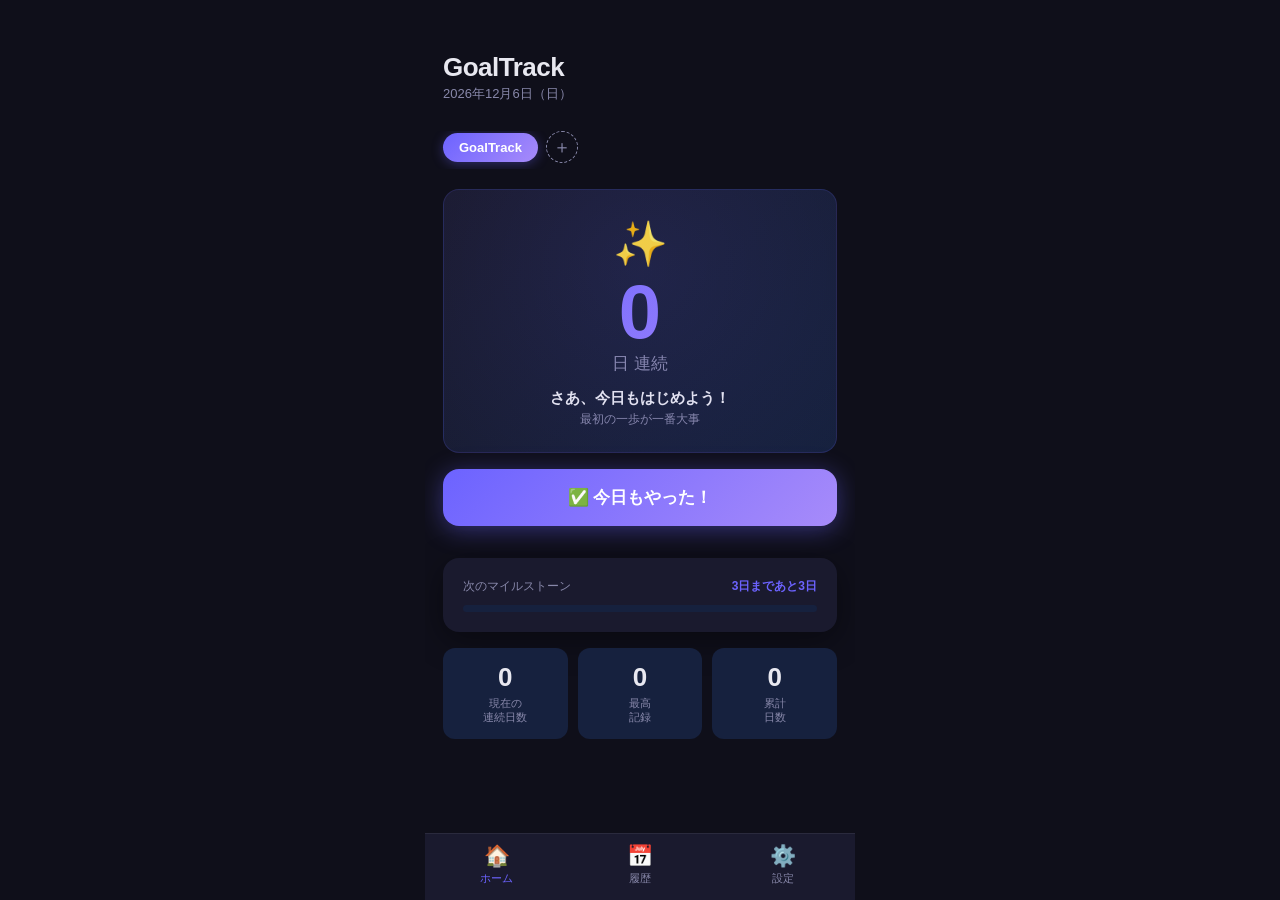
==== ForIphone/index.html @ 4eee418d "Improve UI colors and fix XSS vulnerability - Refine accent color from orange to warm amber-gold (#f" ====
<!DOCTYPE html>
<html lang="ja">
<head>
  <meta charset="UTF-8">
  <meta name="viewport" content="width=device-width, initial-scale=1.0, maximum-scale=1.0, user-scalable=no">
  <title>GoalTrack</title>
  <link rel="stylesheet" href="styles.css">
</head>
<body>
<div id="app">

  <!-- ═══ HOME ═══ -->
  <div id="screen-home" class="screen active">
    <div class="screen-header">
      <div>
        <h1>GoalTrack</h1>
        <div class="sub" id="today-label"></div>
      </div>
    </div>

    <div class="goal-pills-wrap">
      <div class="goal-pills" id="goal-pills"></div>
    </div>

    <div id="restart-toast">🌱 新しいチャレンジ開始！また積み上げよう！</div>
    <div id="all-plans-toast"></div>

    <div class="streak-hero">
      <span class="hero-emoji" id="hero-emoji">✨</span>
      <div class="hero-number" id="hero-num">0</div>
      <div class="hero-unit">日 連続</div>
      <div class="hero-msg" id="hero-msg">さあ、今日もはじめよう！</div>
      <div class="hero-sub" id="hero-sub">最初の一歩が一番大事</div>
    </div>

    <button id="checkin-btn" onclick="startCheckin()">✅ 今日もやった！</button>

    <div id="plan-section"></div>

    <div class="card">
      <div class="progress-labels">
        <span>次のマイルストーン</span>
        <span id="milestone-right">3日まであと3日</span>
      </div>
      <div class="progress-track">
        <div class="progress-fill" id="prog-fill" style="width:0%"></div>
      </div>
    </div>

    <div class="stats-row">
      <div class="stat-card">
        <div class="stat-value" id="s-streak">0</div>
        <div class="stat-label">現在の<br>連続日数</div>
      </div>
      <div class="stat-card">
        <div class="stat-value" id="s-best">0</div>
        <div class="stat-label">最高<br>記録</div>
      </div>
      <div class="stat-card">
        <div class="stat-value" id="s-total">0</div>
        <div class="stat-label">累計<br>日数</div>
      </div>
    </div>
  </div>

  <!-- ═══ HISTORY ═══ -->
  <div id="screen-history" class="screen">
    <div class="screen-header">
      <div>
        <h1>履歴</h1>
        <div class="sub" id="hist-goal-name">—</div>
      </div>
    </div>

    <div class="card">
      <div class="cal-month" id="cal-month"></div>
      <div class="cal-grid"  id="cal-headers"></div>
      <div style="height:6px"></div>
      <div class="cal-grid"  id="cal-days"></div>
    </div>

    <div class="card">
      <div class="rec-item">
        <span class="rec-label">🔥 現在の連続日数</span>
        <span class="rec-value" id="h-streak">0日</span>
      </div>
      <div class="rec-item">
        <span class="rec-label">🏆 最高連続記録</span>
        <span class="rec-value" id="h-best">0日</span>
      </div>
      <div class="rec-item">
        <span class="rec-label">✅ 累計チェック日数</span>
        <span class="rec-value" id="h-total">0日</span>
      </div>
      <div class="rec-item">
        <span class="rec-label">📅 最終チェック日</span>
        <span class="rec-value" id="h-last">—</span>
      </div>
    </div>

    <div class="card" id="past-card" style="display:none">
      <div class="card-title">過去の連続記録</div>
      <div id="past-list"></div>
    </div>
  </div>

  <!-- ═══ SETTINGS ═══ -->
  <div id="screen-settings" class="screen">
    <div class="screen-header"><h1>設定</h1></div>

    <div class="card">
      <div class="set-label">目標一覧</div>
      <div id="goal-settings-list"></div>
      <div class="add-goal-row" onclick="openAddGoalSheet()">
        <span>＋</span><span>目標を追加</span>
      </div>
    </div>

    <div class="card">
      <div class="set-label">プラン管理（選択中の目標）</div>
      <div class="plan-mode-tabs">
        <button id="plan-tab-list" class="plan-mode-tab active" onclick="switchPlanTab('list')">一覧</button>
        <button id="plan-tab-text" class="plan-mode-tab"        onclick="switchPlanTab('text')">テキスト入力</button>
      </div>
      <div id="plan-list-mode">
        <div id="plan-settings-list"></div>
        <div class="add-goal-row" onclick="openAddPlanSheet()">
          <span>＋</span><span>プランを追加</span>
        </div>
        <button class="copy-template-btn" onclick="copyPlanTemplate()">📋 現在のプランをコピー（使い回し用）</button>
      </div>
      <div id="plan-text-mode" style="display:none">
        <div class="plan-text-hint">
          形式: <code>平日:</code> <code>週末:</code> <code>毎日:</code> <code>今週:</code> <code>今月:</code> <code>今日:</code> <code>明日:</code><br>
          例: <code>平日: 問題5問</code>　※複数行まとめて貼り付けOK
        </div>
        <button class="copy-template-btn" style="margin-top:8px" onclick="copyBlankTemplate()">📋 書式テンプレをコピー</button>
        <textarea id="plan-text-input" rows="6"
          placeholder="平日: アプリ問題5問&#10;週末: 実践形式で練習問題を解く&#10;今週: 第3章まで終わらせる&#10;今月: 模擬試験を1回受ける&#10;今日: ○○を読み返す&#10;明日: ○○の復習をする"></textarea>
        <button class="sheet-btn btn-primary" style="margin-top:10px;width:100%" onclick="importPlanText()">読み込む（追加）</button>
      </div>
    </div>

    <div class="card">
      <div class="set-label">データ管理（選択中の目標）</div>
      <p class="danger-note">
        リセットしても、これまでの努力は消えません。<br>
        過去の記録はそのまま残ります。
      </p>
      <button class="danger-btn" onclick="confirmReset()">🔄 新しいチャレンジを始める</button>
    </div>

    <div class="card" style="text-align:center; color:var(--muted); font-size:12px; padding:14px;">
      GoalTrack v3.0（HTML プロトタイプ）<br>
      データはこのブラウザに保存されます
    </div>
  </div>

  <!-- ═══ BOTTOM TAB BAR ═══ -->
  <div id="tab-bar">
    <button class="tab-btn active" id="tab-home"     onclick="switchTab('home')">
      <span class="icon">🏠</span><span>ホーム</span>
    </button>
    <button class="tab-btn"        id="tab-history"  onclick="switchTab('history')">
      <span class="icon">📅</span><span>履歴</span>
    </button>
    <button class="tab-btn"        id="tab-settings" onclick="switchTab('settings')">
      <span class="icon">⚙️</span><span>設定</span>
    </button>
  </div>
</div>

<!-- ═══ MEMO SHEET ═══ -->
<div id="memo-backdrop"     class="sheet-backdrop" onclick="skipMemo()"></div>
<div id="memo-sheet"        class="bottom-sheet">
  <div class="sheet-handle"></div>
  <div class="sheet-title">今日のメモ（任意）</div>
  <div class="sheet-sub">何をしたか、一言残しておこう</div>
  <textarea id="memo-input" placeholder="例：英単語50個覚えた、問題集10ページ…" maxlength="200"></textarea>
  <div class="sheet-btns">
    <button class="sheet-btn btn-secondary" onclick="skipMemo()">スキップ</button>
    <button class="sheet-btn btn-primary"   onclick="saveMemo()">保存する</button>
  </div>
</div>

<!-- ═══ ADD PLAN SHEET ═══ -->
<div id="add-plan-backdrop" class="sheet-backdrop" onclick="cancelAddPlan()"></div>
<div id="add-plan-sheet"    class="bottom-sheet">
  <div class="sheet-handle"></div>
  <div class="sheet-title">プランを追加</div>
  <div class="sheet-sub">いつ表示するか選んで、内容を入力してください</div>
  <div class="plan-type-select">
    <button class="plan-type-btn active" data-type="weekday"  onclick="selectPlanType(this)">平日</button>
    <button class="plan-type-btn"        data-type="weekend"  onclick="selectPlanType(this)">週末</button>
    <button class="plan-type-btn"        data-type="everyday" onclick="selectPlanType(this)">毎日</button>
    <button class="plan-type-btn"        data-type="weekly"   onclick="selectPlanType(this)">今週</button>
    <button class="plan-type-btn"        data-type="monthly"  onclick="selectPlanType(this)">今月</button>
    <button class="plan-type-btn"        data-type="once" data-offset="0" onclick="selectPlanType(this)">今日</button>
    <button class="plan-type-btn"        data-type="once" data-offset="1" onclick="selectPlanType(this)">明日</button>
  </div>
  <input id="add-plan-input" type="text" placeholder="例: 問題5問解く" maxlength="40">
  <div class="sheet-btns">
    <button class="sheet-btn btn-secondary" onclick="cancelAddPlan()">キャンセル</button>
    <button class="sheet-btn btn-primary"   onclick="confirmAddPlan()">追加する</button>
  </div>
</div>

<!-- ═══ ADD GOAL SHEET ═══ -->
<div id="add-goal-backdrop" class="sheet-backdrop" onclick="cancelAddGoal()"></div>
<div id="add-goal-sheet"    class="bottom-sheet">
  <div class="sheet-handle"></div>
  <div class="sheet-title">新しい目標を追加</div>
  <div class="sheet-sub">何を習慣化したいですか？</div>
  <input id="add-goal-input" type="text" placeholder="例: 筋トレ、読書、瞑想…" maxlength="20">
  <div class="sheet-btns">
    <button class="sheet-btn btn-secondary" onclick="cancelAddGoal()">キャンセル</button>
    <button class="sheet-btn btn-primary"   onclick="confirmAddGoal()">追加する</button>
  </div>
</div>

<!-- ═══ DAY POPUP ═══ -->
<div id="day-popup">
  <button class="popup-close" onclick="closeDayPopup()">×</button>
  <div class="popup-date" id="popup-date"></div>
  <div class="popup-memo" id="popup-memo"></div>
</div>

<!-- ═══ CELEBRATION ═══ -->
<div id="celebration" onclick="closeCel()">
  <div class="cel-emoji" id="cel-emoji">🎉</div>
  <div class="cel-title" id="cel-title"></div>
  <div class="cel-msg"   id="cel-msg"></div>
  <button class="cel-close" onclick="closeCel()">やったー！</button>
</div>

<script src="app.js"></script>
</body>
</html>
---- ForIphone/styles.css ----
* { box-sizing: border-box; margin: 0; padding: 0; }

:root {
  --bg:          #0f0f1a;
  --surface:     #1a1a2e;
  --surface2:    #16213e;
  --accent:      #6c63ff;
  --accent-soft: #a78bfa;
  --danger:      #f64f59;
  --success:     #43e97b;
  --text:        #e8e8f0;
  --muted:       #8888aa;
  --radius:      16px;
  --shadow:      0 8px 32px rgba(0,0,0,0.4);
}

body {
  font-family: -apple-system, BlinkMacSystemFont, 'Segoe UI', sans-serif;
  background: var(--bg);
  color: var(--text);
  min-height: 100vh;
  display: flex;
  justify-content: center;
}

#app {
  width: 100%; max-width: 430px;
  min-height: 100vh;
  display: flex; flex-direction: column;
}

/* ── Screens ── */
.screen {
  display: none; flex-direction: column; gap: 16px;
  padding: 0 18px 96px;
  overflow-y: auto;
}
.screen.active { display: flex; }

.screen-header {
  padding: 52px 0 4px;
  display: flex; justify-content: space-between; align-items: flex-end;
}
.screen-header h1 { font-size: 26px; font-weight: 800; letter-spacing: -0.5px; }
.screen-header .sub { font-size: 13px; color: var(--muted); margin-top: 2px; }

/* ── Cards ── */
.card {
  background: var(--surface); border-radius: var(--radius);
  padding: 20px; box-shadow: var(--shadow);
}
.card-title {
  font-size: 12px; color: var(--muted);
  text-transform: uppercase; letter-spacing: 0.8px; margin-bottom: 14px;
}

/* ── Goal Pill Tabs ── */
.goal-pills-wrap {
  position: sticky; top: 0; z-index: 50;
  background: var(--bg);
  padding: 8px 0 4px;
  margin: 0 -18px;
}
.goal-pills {
  display: flex; gap: 8px; align-items: center;
  overflow-x: auto; padding: 0 18px 6px;
  scrollbar-width: none;
}
.goal-pills::-webkit-scrollbar { display: none; }

.goal-pill {
  flex-shrink: 0;
  padding: 7px 16px;
  border-radius: 999px; border: none;
  font-size: 13px; font-weight: 600;
  cursor: pointer; white-space: nowrap;
  transition: all 0.18s;
  background: var(--surface2);
  color: var(--muted);
}
.goal-pill.active {
  background: linear-gradient(135deg, var(--accent), var(--accent-soft));
  color: #fff;
  box-shadow: 0 2px 12px rgba(108,99,255,0.35);
}
.goal-pill-add {
  flex-shrink: 0;
  width: 32px; height: 32px;
  border-radius: 999px;
  border: 1.5px dashed var(--muted);
  background: transparent;
  color: var(--muted); font-size: 18px; line-height: 1;
  cursor: pointer; display: flex; align-items: center; justify-content: center;
  transition: all 0.18s;
}
.goal-pill-add:hover { border-color: var(--accent); color: var(--accent); }

/* ── Streak Hero ── */
.streak-hero {
  background: linear-gradient(135deg, var(--surface), var(--surface2));
  border: 1px solid rgba(108,99,255,0.18);
  border-radius: var(--radius);
  padding: 28px 20px 24px; text-align: center;
  position: relative; overflow: hidden;
}
.streak-hero::before {
  content: ''; position: absolute; inset: -50%;
  background: radial-gradient(circle at 50% 40%, rgba(108,99,255,0.1) 0%, transparent 55%);
  pointer-events: none;
}
.hero-emoji  { font-size: 44px; display: block; margin-bottom: 4px; }
.hero-number {
  font-size: 76px; font-weight: 900; line-height: 1;
  background: linear-gradient(135deg, var(--accent), var(--accent-soft));
  -webkit-background-clip: text; -webkit-text-fill-color: transparent; background-clip: text;
}
.hero-unit   { font-size: 17px; color: var(--muted); margin: 2px 0 14px; }
.hero-msg    { font-size: 15px; font-weight: 600; }
.hero-sub    { font-size: 12px; color: var(--muted); margin-top: 3px; }

/* ── Restart Toast ── */
#restart-toast {
  background: rgba(67,233,123,0.12); border: 1px solid rgba(67,233,123,0.3);
  border-radius: 12px; padding: 12px 16px;
  font-size: 14px; color: var(--success); text-align: center;
  display: none; animation: fadeDown 0.4s ease;
}
@keyframes fadeDown {
  from { opacity:0; transform: translateY(-8px); }
  to   { opacity:1; transform: translateY(0); }
}

/* ── Check-in Button ── */
#checkin-btn {
  width: 100%; padding: 17px; border: none;
  border-radius: var(--radius); font-size: 17px; font-weight: 700; cursor: pointer;
  transition: transform 0.15s, box-shadow 0.15s;
}
#checkin-btn:not(:disabled) {
  background: linear-gradient(135deg, var(--accent), var(--accent-soft));
  color: #fff; box-shadow: 0 4px 24px rgba(108,99,255,0.4);
}
#checkin-btn:not(:disabled):active { transform: scale(0.97); }
#checkin-btn:disabled {
  background: var(--surface2); color: var(--success);
  border: 2px solid rgba(67,233,123,0.4); cursor: default;
}

/* ── Progress ── */
.progress-labels {
  display: flex; justify-content: space-between;
  font-size: 12px; color: var(--muted); margin-bottom: 10px;
}
.progress-labels span:last-child { color: var(--accent); font-weight: 600; }
.progress-track { background: var(--surface2); border-radius: 999px; height: 7px; overflow: hidden; }
.progress-fill  {
  height: 100%; border-radius: 999px;
  background: linear-gradient(90deg, var(--accent), var(--accent-soft));
  transition: width 0.9s cubic-bezier(0.34,1.56,0.64,1);
}

/* ── Stats ── */
.stats-row { display: grid; grid-template-columns: repeat(3,1fr); gap: 10px; }
.stat-card {
  background: var(--surface2); border-radius: 12px;
  padding: 14px 10px; text-align: center;
}
.stat-value { font-size: 26px; font-weight: 800; }
.stat-label { font-size: 11px; color: var(--muted); margin-top: 3px; line-height: 1.3; }

/* ── Bottom Tab Bar ── */
#tab-bar {
  position: fixed; bottom: 0;
  width: 100%; max-width: 430px;
  background: var(--surface);
  border-top: 1px solid rgba(255,255,255,0.07);
  display: flex; z-index: 100;
}
.tab-btn {
  flex: 1; padding: 10px 0 14px;
  background: none; border: none;
  color: var(--muted); cursor: pointer; font-size: 11px;
  display: flex; flex-direction: column; align-items: center; gap: 3px;
  transition: color 0.15s;
}
.tab-btn .icon { font-size: 21px; }
.tab-btn.active { color: var(--accent); }

/* ── Shared Sheet Styles ── */
.sheet-backdrop {
  position: fixed; inset: 0; background: rgba(0,0,0,0.6); z-index: 150;
  display: none; backdrop-filter: blur(4px);
}
.bottom-sheet {
  position: fixed; bottom: 0; left: 50%; transform: translateX(-50%) translateY(100%);
  width: 100%; max-width: 430px;
  background: var(--surface); border-radius: 24px 24px 0 0;
  padding: 20px 20px 40px; z-index: 151;
  transition: transform 0.35s cubic-bezier(0.34,1.3,0.64,1);
}
.bottom-sheet.open { transform: translateX(-50%) translateY(0); }
.sheet-handle {
  width: 36px; height: 4px; background: rgba(255,255,255,0.15);
  border-radius: 2px; margin: 0 auto 20px;
}
.sheet-title { font-size: 17px; font-weight: 700; margin-bottom: 4px; }
.sheet-sub   { font-size: 13px; color: var(--muted); margin-bottom: 16px; }
.sheet-btns  { display: flex; gap: 10px; margin-top: 14px; }
.sheet-btn   {
  flex: 1; padding: 13px; border-radius: 12px; border: none;
  font-size: 15px; font-weight: 700; cursor: pointer;
}
.btn-secondary { background: var(--surface2); color: var(--muted); }
.btn-primary   {
  background: linear-gradient(135deg, var(--accent), var(--accent-soft)); color: #fff;
}

/* ── Memo Sheet ── */
#memo-input {
  width: 100%; background: var(--surface2);
  border: 1px solid rgba(255,255,255,0.08); border-radius: 12px;
  padding: 12px 14px; color: var(--text); font-size: 15px;
  resize: none; min-height: 90px; font-family: inherit;
}
#memo-input:focus { outline: none; border-color: var(--accent); }

/* ── Add Goal Sheet ── */
#add-goal-input {
  width: 100%; background: var(--surface2);
  border: 1px solid rgba(255,255,255,0.08); border-radius: 12px;
  padding: 14px; color: var(--text); font-size: 16px; font-family: inherit;
}
#add-goal-input:focus { outline: none; border-color: var(--accent); }

/* ── Celebration ── */
#celebration {
  position: fixed; inset: 0; background: rgba(0,0,0,0.88); z-index: 200;
  display: none; flex-direction: column;
  align-items: center; justify-content: center; gap: 14px;
  backdrop-filter: blur(8px);
}
#celebration.show { display: flex; }
.cel-emoji { font-size: 76px; animation: bounce 0.55s ease infinite alternate; }
.cel-title { font-size: 30px; font-weight: 800; text-align: center; padding: 0 20px; }
.cel-msg   { font-size: 15px; color: var(--muted); text-align: center; padding: 0 28px; line-height: 1.7; white-space: pre-line; }
.cel-close {
  margin-top: 6px; padding: 13px 44px;
  background: linear-gradient(135deg, var(--accent), var(--accent-soft));
  border: none; border-radius: 999px;
  color: #fff; font-size: 16px; font-weight: 700; cursor: pointer;
}
@keyframes bounce {
  from { transform: translateY(0); } to { transform: translateY(-10px); }
}

/* ── Confetti ── */
.confetti {
  position: fixed; pointer-events: none; z-index: 250;
  width: 9px; height: 9px; border-radius: 2px;
  animation: cffall linear forwards;
}
@keyframes cffall {
  0%   { opacity:1; transform: translateY(-10px) rotate(0deg); }
  100% { opacity:0; transform: translateY(100vh) rotate(600deg); }
}

/* ── History ── */
.cal-month { font-size: 15px; font-weight: 700; margin-bottom: 14px; }
.cal-grid  { display: grid; grid-template-columns: repeat(7,1fr); gap: 5px; }
.cal-dh    { text-align: center; font-size: 11px; color: var(--muted); padding: 3px 0; }
.cal-day   {
  aspect-ratio: 1; display: flex; align-items: center; justify-content: center;
  border-radius: 8px; font-size: 12px; font-weight: 500;
  background: var(--surface2); color: var(--muted);
  cursor: default; user-select: none; position: relative;
}
.cal-day.has-memo::after {
  content: ''; position: absolute; bottom: 3px; left: 50%; transform: translateX(-50%);
  width: 4px; height: 4px; border-radius: 50%; background: var(--accent-soft);
}
.cal-day.checked {
  background: linear-gradient(135deg, var(--accent), var(--accent-soft));
  color: #fff; font-weight: 700; cursor: pointer;
}
.cal-day.today { border: 2px solid var(--accent); }
.cal-day.today.checked { border-color: transparent; }
.cal-day.empty { background: transparent; cursor: default; }

#day-popup {
  position: fixed; bottom: 90px; left: 50%; transform: translateX(-50%);
  background: var(--surface); border: 1px solid rgba(108,99,255,0.3);
  border-radius: 14px; padding: 14px 18px;
  width: calc(100% - 36px); max-width: 394px;
  z-index: 120; box-shadow: var(--shadow);
  display: none; animation: slideUpPopup 0.25s ease;
}
#day-popup.show { display: block; }
.popup-date  { font-size: 12px; color: var(--muted); margin-bottom: 6px; }
.popup-memo  { font-size: 14px; line-height: 1.6; }
.popup-close { float: right; background: none; border: none; color: var(--muted); font-size: 18px; cursor: pointer; }
@keyframes slideUpPopup {
  from { opacity:0; transform: translateX(-50%) translateY(10px); }
  to   { opacity:1; transform: translateX(-50%) translateY(0); }
}

.rec-item {
  display: flex; justify-content: space-between; align-items: center;
  padding: 13px 0; border-bottom: 1px solid rgba(255,255,255,0.05);
}
.rec-item:last-child { border-bottom: none; }
.rec-label { font-size: 14px; color: var(--muted); }
.rec-value { font-size: 17px; font-weight: 700; }

/* ── Settings ── */
.set-label { font-size: 12px; color: var(--muted); text-transform: uppercase; letter-spacing: 0.6px; margin-bottom: 12px; }

.goal-list-item {
  display: flex; align-items: center; gap: 10px;
  padding: 10px 0; border-bottom: 1px solid rgba(255,255,255,0.05);
}
.goal-list-item:last-child { border-bottom: none; }
.goal-active-dot {
  width: 8px; height: 8px; border-radius: 50%; flex-shrink: 0;
  background: var(--accent);
}
.goal-active-dot.inactive { background: transparent; border: 1.5px solid var(--muted); }
.goal-name-input {
  flex: 1; background: transparent; border: none;
  color: var(--text); font-size: 15px; font-family: inherit;
  padding: 4px 0;
}
.goal-name-input:focus { outline: none; border-bottom: 1px solid var(--accent); }
.goal-delete-btn {
  background: none; border: none; color: var(--muted);
  font-size: 17px; cursor: pointer; padding: 4px;
  transition: color 0.15s; flex-shrink: 0;
}
.goal-delete-btn:hover { color: var(--danger); }

.add-goal-row {
  display: flex; align-items: center; gap: 10px;
  padding: 12px 0 2px; cursor: pointer;
  color: var(--accent); font-size: 14px; font-weight: 600;
}

.set-item {
  display: flex; justify-content: space-between; align-items: center;
  padding: 13px 0; border-bottom: 1px solid rgba(255,255,255,0.05);
}
.set-item:last-child { border-bottom: none; }
.danger-btn {
  width: 100%; padding: 13px;
  border: 1px solid rgba(246,79,89,0.35); border-radius: 12px;
  background: rgba(246,79,89,0.08); color: var(--danger);
  font-size: 14px; font-weight: 600; cursor: pointer; transition: background 0.2s;
}
.danger-btn:hover { background: rgba(246,79,89,0.18); }
.danger-note { font-size: 13px; color: var(--muted); line-height: 1.6; margin-bottom: 14px; }

/* ── All Plans Done Toast ── */
#all-plans-toast {
  display: none;
  background: linear-gradient(135deg, rgba(67,233,123,0.15), rgba(108,99,255,0.15));
  border: 1px solid rgba(67,233,123,0.4);
  border-radius: 12px; padding: 14px 16px;
  font-size: 15px; font-weight: 700; color: var(--success); text-align: center;
}
#all-plans-toast.toast-show { animation: fadeDown 0.4s ease, fadeOut 0.5s ease 3.5s forwards; }
@keyframes fadeOut {
  from { opacity: 1; } to { opacity: 0; }
}

/* ── Copy Template Button ── */
.copy-template-btn {
  width: 100%; margin-top: 10px; padding: 10px;
  border: 1.5px dashed rgba(108,99,255,0.35); border-radius: 10px;
  background: transparent; color: var(--accent-soft);
  font-size: 13px; font-weight: 600; cursor: pointer; transition: all 0.18s;
}
.copy-template-btn:hover { background: rgba(108,99,255,0.08); border-style: solid; }

/* ── Plan Section (Home) ── */
.plan-item {
  display: flex; align-items: flex-start; gap: 12px;
  padding: 12px 0; border-bottom: 1px solid rgba(255,255,255,0.05);
  cursor: pointer; transition: opacity 0.2s;
}
.plan-item:last-child { border-bottom: none; }
.plan-item.plan-checked { opacity: 0.5; }
.plan-check-circle {
  width: 22px; height: 22px; border-radius: 50%; flex-shrink: 0;
  border: 2px solid var(--accent);
  display: flex; align-items: center; justify-content: center;
  font-size: 13px; font-weight: 700; color: var(--accent);
  transition: background 0.15s;
}
.plan-item.plan-checked .plan-check-circle {
  background: var(--accent); color: #fff;
}
.plan-text-wrap { flex: 1; }
.plan-type-badge {
  display: inline-block; font-size: 10px; font-weight: 700;
  background: rgba(108,99,255,0.15); color: var(--accent-soft);
  border-radius: 4px; padding: 1px 6px; margin-right: 6px;
  vertical-align: middle;
}
.plan-text { font-size: 14px; vertical-align: middle; }
.plan-item.plan-checked .plan-text { text-decoration: line-through; color: var(--muted); }

/* ── Plan Mode Tabs (Settings) ── */
.plan-mode-tabs {
  display: flex; gap: 4px; margin-bottom: 14px;
  background: var(--surface2); border-radius: 10px; padding: 4px;
}
.plan-mode-tab {
  flex: 1; padding: 7px; border: none; border-radius: 8px;
  font-size: 13px; font-weight: 600; cursor: pointer;
  background: transparent; color: var(--muted); transition: all 0.18s;
}
.plan-mode-tab.active { background: var(--surface); color: var(--text); }

/* ── Plan Text Input ── */
#plan-text-input {
  width: 100%; background: var(--surface2);
  border: 1px solid rgba(255,255,255,0.08); border-radius: 12px;
  padding: 12px 14px; color: var(--text); font-size: 14px;
  resize: none; font-family: inherit; margin-top: 10px;
}
#plan-text-input:focus { outline: none; border-color: var(--accent); }
.plan-text-hint {
  font-size: 12px; color: var(--muted); line-height: 1.9;
}
.plan-text-hint code {
  background: rgba(108,99,255,0.12); color: var(--accent-soft);
  border-radius: 4px; padding: 1px 5px; font-family: monospace;
}

/* ── Plan List (Settings) ── */
.plan-list-item {
  display: flex; align-items: center; gap: 8px;
  padding: 10px 0; border-bottom: 1px solid rgba(255,255,255,0.05);
}
.plan-list-item:last-child { border-bottom: none; }
.plan-list-text { flex: 1; font-size: 14px; }

/* ── Add Plan Sheet ── */
.plan-type-select {
  display: flex; gap: 6px; margin-bottom: 14px; flex-wrap: wrap;
}
.plan-type-btn {
  flex: 1; min-width: 52px; padding: 8px 4px; border-radius: 8px;
  border: 1.5px solid rgba(255,255,255,0.08);
  background: var(--surface2); color: var(--muted);
  font-size: 13px; font-weight: 600; cursor: pointer; transition: all 0.18s;
}
.plan-type-btn.active {
  border-color: var(--accent); color: var(--accent);
  background: rgba(108,99,255,0.12);
}
#add-plan-input {
  width: 100%; background: var(--surface2);
  border: 1px solid rgba(255,255,255,0.08); border-radius: 12px;
  padding: 14px; color: var(--text); font-size: 16px; font-family: inherit;
}
#add-plan-input:focus { outline: none; border-color: var(--accent); }

/* ── Animations ── */
.screen.active > * { animation: fadeIn 0.25s ease both; }
.screen.active > *:nth-child(1) { animation-delay: 0.00s; }
.screen.active > *:nth-child(2) { animation-delay: 0.04s; }
.screen.active > *:nth-child(3) { animation-delay: 0.08s; }
.screen.active > *:nth-child(4) { animation-delay: 0.12s; }
.screen.active > *:nth-child(5) { animation-delay: 0.16s; }
.screen.active > *:nth-child(6) { animation-delay: 0.20s; }
@keyframes fadeIn {
  from { opacity:0; transform: translateY(14px); }
  to   { opacity:1; transform: translateY(0); }
}
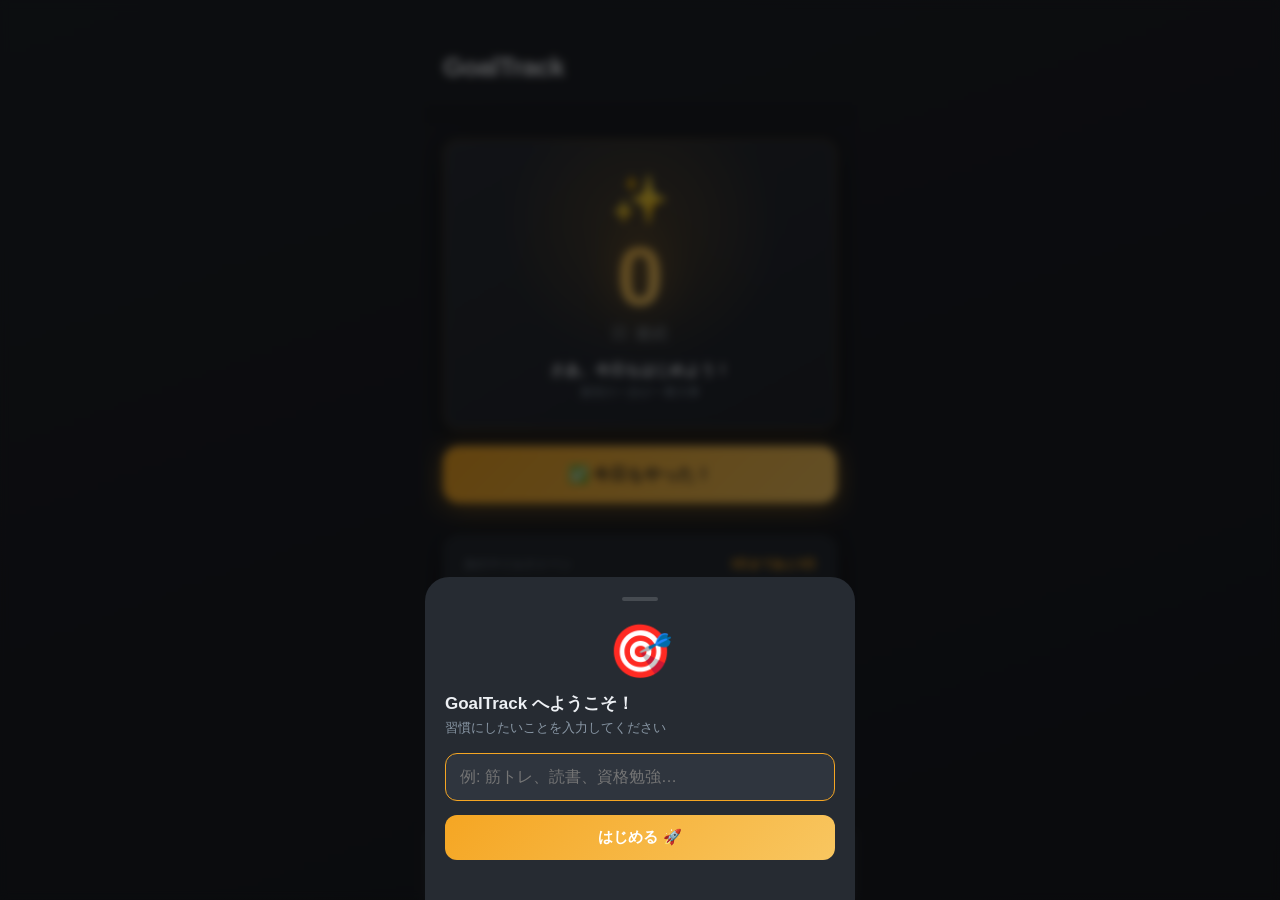
==== commit aa5fb425: "スマホ対応" ====
--- a/ForIphone/index.html
+++ b/ForIphone/index.html
@@ -218,6 +218,19 @@
   </div>
 </div>
 
+<!-- ═══ WELCOME SHEET ═══ -->
+<div id="welcome-backdrop" class="sheet-backdrop"></div>
+<div id="welcome-sheet" class="bottom-sheet">
+  <div class="sheet-handle"></div>
+  <div class="welcome-emoji">🎯</div>
+  <div class="sheet-title">GoalTrack へようこそ！</div>
+  <div class="sheet-sub">習慣にしたいことを入力してください</div>
+  <input id="welcome-goal-input" type="text" placeholder="例: 筋トレ、読書、資格勉強…" maxlength="20">
+  <div class="sheet-btns">
+    <button class="sheet-btn btn-primary" onclick="confirmFirstGoal()" style="flex:1">はじめる 🚀</button>
+  </div>
+</div>
+
 <!-- ═══ DAY POPUP ═══ -->
 <div id="day-popup">
   <button class="popup-close" onclick="closeDayPopup()">×</button>
--- a/ForIphone/styles.css
+++ b/ForIphone/styles.css
@@ -1,22 +1,23 @@
 * { box-sizing: border-box; margin: 0; padding: 0; }
 
 :root {
-  --bg:          #0f0f1a;
-  --surface:     #1a1a2e;
-  --surface2:    #16213e;
-  --accent:      #6c63ff;
-  --accent-soft: #a78bfa;
-  --danger:      #f64f59;
-  --success:     #43e97b;
-  --text:        #e8e8f0;
-  --muted:       #8888aa;
+  --bg:          #1c1f24;
+  --surface:     #262b32;
+  --surface2:    #2f353e;
+  --accent:      #f5a623;
+  --accent-soft: #f8c660;
+  --danger:      #e07878;
+  --success:     #4ecb8d;
+  --text:        #edf0f4;
+  --muted:       #8896a4;
   --radius:      16px;
-  --shadow:      0 8px 32px rgba(0,0,0,0.4);
+  --shadow:      0 8px 32px rgba(0,0,0,0.45);
 }
 
 body {
   font-family: -apple-system, BlinkMacSystemFont, 'Segoe UI', sans-serif;
-  background: var(--bg);
+  background: linear-gradient(160deg, #20232a 0%, #1a1c21 100%);
+  background-attachment: scroll;
   color: var(--text);
   min-height: 100vh;
   display: flex;
@@ -32,7 +33,7 @@
 /* ── Screens ── */
 .screen {
   display: none; flex-direction: column; gap: 16px;
-  padding: 0 18px 96px;
+  padding: 0 18px calc(96px + env(safe-area-inset-bottom));
   overflow-y: auto;
 }
 .screen.active { display: flex; }
@@ -47,7 +48,9 @@
 /* ── Cards ── */
 .card {
   background: var(--surface); border-radius: var(--radius);
-  padding: 20px; box-shadow: var(--shadow);
+  padding: 20px;
+  box-shadow: var(--shadow), inset 0 1px 0 rgba(255,255,255,0.06);
+  border: 1px solid rgba(255,255,255,0.05);
 }
 .card-title {
   font-size: 12px; color: var(--muted);
@@ -81,7 +84,7 @@
 .goal-pill.active {
   background: linear-gradient(135deg, var(--accent), var(--accent-soft));
   color: #fff;
-  box-shadow: 0 2px 12px rgba(108,99,255,0.35);
+  box-shadow: 0 2px 12px rgba(245,166,35,0.35);
 }
 .goal-pill-add {
   flex-shrink: 0;
@@ -97,30 +100,34 @@
 
 /* ── Streak Hero ── */
 .streak-hero {
-  background: linear-gradient(135deg, var(--surface), var(--surface2));
-  border: 1px solid rgba(108,99,255,0.18);
+  background: linear-gradient(150deg, #2c3038 0%, #22262e 100%);
+  border: 1px solid rgba(245,166,35,0.28);
   border-radius: var(--radius);
-  padding: 28px 20px 24px; text-align: center;
+  padding: 32px 20px 28px; text-align: center;
   position: relative; overflow: hidden;
+  box-shadow: var(--shadow), 0 0 0 1px rgba(245,166,35,0.06);
 }
 .streak-hero::before {
-  content: ''; position: absolute; inset: -50%;
-  background: radial-gradient(circle at 50% 40%, rgba(108,99,255,0.1) 0%, transparent 55%);
+  content: ''; position: absolute;
+  top: -60px; left: 50%; transform: translateX(-50%);
+  width: 300px; height: 300px;
+  background: radial-gradient(circle, rgba(245,166,35,0.18) 0%, transparent 65%);
   pointer-events: none;
 }
-.hero-emoji  { font-size: 44px; display: block; margin-bottom: 4px; }
+.hero-emoji  { font-size: 48px; display: block; margin-bottom: 6px; }
 .hero-number {
-  font-size: 76px; font-weight: 900; line-height: 1;
-  background: linear-gradient(135deg, var(--accent), var(--accent-soft));
+  font-size: 84px; font-weight: 900; line-height: 1;
+  background: linear-gradient(135deg, #f5a623 0%, #f8c660 55%, #ffe09a 100%);
   -webkit-background-clip: text; -webkit-text-fill-color: transparent; background-clip: text;
-}
-.hero-unit   { font-size: 17px; color: var(--muted); margin: 2px 0 14px; }
-.hero-msg    { font-size: 15px; font-weight: 600; }
-.hero-sub    { font-size: 12px; color: var(--muted); margin-top: 3px; }
+  filter: drop-shadow(0 0 20px rgba(245,166,35,0.45));
+}
+.hero-unit   { font-size: 17px; color: var(--muted); margin: 4px 0 16px; letter-spacing: 0.5px; }
+.hero-msg    { font-size: 15px; font-weight: 700; }
+.hero-sub    { font-size: 12px; color: var(--muted); margin-top: 4px; }
 
 /* ── Restart Toast ── */
 #restart-toast {
-  background: rgba(67,233,123,0.12); border: 1px solid rgba(67,233,123,0.3);
+  background: rgba(78,203,141,0.12); border: 1px solid rgba(78,203,141,0.3);
   border-radius: 12px; padding: 12px 16px;
   font-size: 14px; color: var(--success); text-align: center;
   display: none; animation: fadeDown 0.4s ease;
@@ -137,13 +144,14 @@
   transition: transform 0.15s, box-shadow 0.15s;
 }
 #checkin-btn:not(:disabled) {
-  background: linear-gradient(135deg, var(--accent), var(--accent-soft));
-  color: #fff; box-shadow: 0 4px 24px rgba(108,99,255,0.4);
+  background: linear-gradient(135deg, #f5a623 0%, #f8c660 100%);
+  color: #1c1f24; font-weight: 800;
+  box-shadow: 0 4px 28px rgba(245,166,35,0.45), inset 0 1px 0 rgba(255,255,255,0.25);
 }
 #checkin-btn:not(:disabled):active { transform: scale(0.97); }
 #checkin-btn:disabled {
   background: var(--surface2); color: var(--success);
-  border: 2px solid rgba(67,233,123,0.4); cursor: default;
+  border: 2px solid rgba(78,203,141,0.4); cursor: default;
 }
 
 /* ── Progress ── */
@@ -163,10 +171,13 @@
 .stats-row { display: grid; grid-template-columns: repeat(3,1fr); gap: 10px; }
 .stat-card {
   background: var(--surface2); border-radius: 12px;
-  padding: 14px 10px; text-align: center;
-}
-.stat-value { font-size: 26px; font-weight: 800; }
-.stat-label { font-size: 11px; color: var(--muted); margin-top: 3px; line-height: 1.3; }
+  padding: 16px 10px; text-align: center;
+  border: 1px solid rgba(255,255,255,0.04);
+  box-shadow: inset 0 1px 0 rgba(255,255,255,0.05);
+}
+.stat-value { font-size: 28px; font-weight: 900; }
+.stat-card:first-child .stat-value { color: var(--accent); }
+.stat-label { font-size: 11px; color: var(--muted); margin-top: 4px; line-height: 1.4; }
 
 /* ── Bottom Tab Bar ── */
 #tab-bar {
@@ -175,16 +186,24 @@
   background: var(--surface);
   border-top: 1px solid rgba(255,255,255,0.07);
   display: flex; z-index: 100;
+  padding-bottom: env(safe-area-inset-bottom);
 }
 .tab-btn {
   flex: 1; padding: 10px 0 14px;
   background: none; border: none;
   color: var(--muted); cursor: pointer; font-size: 11px;
   display: flex; flex-direction: column; align-items: center; gap: 3px;
-  transition: color 0.15s;
+  transition: color 0.15s; position: relative;
 }
 .tab-btn .icon { font-size: 21px; }
 .tab-btn.active { color: var(--accent); }
+.tab-btn.active::after {
+  content: '';
+  position: absolute; bottom: 6px; left: 50%; transform: translateX(-50%);
+  width: 20px; height: 3px; border-radius: 2px;
+  background: var(--accent);
+  box-shadow: 0 0 8px rgba(245,166,35,0.6);
+}
 
 /* ── Shared Sheet Styles ── */
 .sheet-backdrop {
@@ -219,7 +238,7 @@
 #memo-input {
   width: 100%; background: var(--surface2);
   border: 1px solid rgba(255,255,255,0.08); border-radius: 12px;
-  padding: 12px 14px; color: var(--text); font-size: 15px;
+  padding: 12px 14px; color: var(--text); font-size: 16px;
   resize: none; min-height: 90px; font-family: inherit;
 }
 #memo-input:focus { outline: none; border-color: var(--accent); }
@@ -288,7 +307,7 @@
 
 #day-popup {
   position: fixed; bottom: 90px; left: 50%; transform: translateX(-50%);
-  background: var(--surface); border: 1px solid rgba(108,99,255,0.3);
+  background: var(--surface); border: 1px solid rgba(245,166,35,0.3);
   border-radius: 14px; padding: 14px 18px;
   width: calc(100% - 36px); max-width: 394px;
   z-index: 120; box-shadow: var(--shadow);
@@ -350,18 +369,18 @@
 .set-item:last-child { border-bottom: none; }
 .danger-btn {
   width: 100%; padding: 13px;
-  border: 1px solid rgba(246,79,89,0.35); border-radius: 12px;
-  background: rgba(246,79,89,0.08); color: var(--danger);
+  border: 1px solid rgba(224,120,120,0.35); border-radius: 12px;
+  background: rgba(224,120,120,0.08); color: var(--danger);
   font-size: 14px; font-weight: 600; cursor: pointer; transition: background 0.2s;
 }
-.danger-btn:hover { background: rgba(246,79,89,0.18); }
+.danger-btn:hover { background: rgba(224,120,120,0.18); }
 .danger-note { font-size: 13px; color: var(--muted); line-height: 1.6; margin-bottom: 14px; }
 
 /* ── All Plans Done Toast ── */
 #all-plans-toast {
   display: none;
-  background: linear-gradient(135deg, rgba(67,233,123,0.15), rgba(108,99,255,0.15));
-  border: 1px solid rgba(67,233,123,0.4);
+  background: linear-gradient(135deg, rgba(78,203,141,0.15), rgba(245,166,35,0.15));
+  border: 1px solid rgba(78,203,141,0.4);
   border-radius: 12px; padding: 14px 16px;
   font-size: 15px; font-weight: 700; color: var(--success); text-align: center;
 }
@@ -373,11 +392,11 @@
 /* ── Copy Template Button ── */
 .copy-template-btn {
   width: 100%; margin-top: 10px; padding: 10px;
-  border: 1.5px dashed rgba(108,99,255,0.35); border-radius: 10px;
+  border: 1.5px dashed rgba(245,166,35,0.35); border-radius: 10px;
   background: transparent; color: var(--accent-soft);
   font-size: 13px; font-weight: 600; cursor: pointer; transition: all 0.18s;
 }
-.copy-template-btn:hover { background: rgba(108,99,255,0.08); border-style: solid; }
+.copy-template-btn:hover { background: rgba(245,166,35,0.08); border-style: solid; }
 
 /* ── Plan Section (Home) ── */
 .plan-item {
@@ -400,7 +419,7 @@
 .plan-text-wrap { flex: 1; }
 .plan-type-badge {
   display: inline-block; font-size: 10px; font-weight: 700;
-  background: rgba(108,99,255,0.15); color: var(--accent-soft);
+  background: rgba(245,166,35,0.15); color: var(--accent-soft);
   border-radius: 4px; padding: 1px 6px; margin-right: 6px;
   vertical-align: middle;
 }
@@ -423,7 +442,7 @@
 #plan-text-input {
   width: 100%; background: var(--surface2);
   border: 1px solid rgba(255,255,255,0.08); border-radius: 12px;
-  padding: 12px 14px; color: var(--text); font-size: 14px;
+  padding: 12px 14px; color: var(--text); font-size: 16px;
   resize: none; font-family: inherit; margin-top: 10px;
 }
 #plan-text-input:focus { outline: none; border-color: var(--accent); }
@@ -431,7 +450,7 @@
   font-size: 12px; color: var(--muted); line-height: 1.9;
 }
 .plan-text-hint code {
-  background: rgba(108,99,255,0.12); color: var(--accent-soft);
+  background: rgba(245,166,35,0.12); color: var(--accent-soft);
   border-radius: 4px; padding: 1px 5px; font-family: monospace;
 }
 
@@ -455,7 +474,7 @@
 }
 .plan-type-btn.active {
   border-color: var(--accent); color: var(--accent);
-  background: rgba(108,99,255,0.12);
+  background: rgba(245,166,35,0.12);
 }
 #add-plan-input {
   width: 100%; background: var(--surface2);
@@ -463,6 +482,15 @@
   padding: 14px; color: var(--text); font-size: 16px; font-family: inherit;
 }
 #add-plan-input:focus { outline: none; border-color: var(--accent); }
+
+/* ── Welcome Sheet ── */
+.welcome-emoji { font-size: 52px; text-align: center; margin-bottom: 10px; }
+#welcome-goal-input {
+  width: 100%; background: var(--surface2);
+  border: 1px solid rgba(255,255,255,0.08); border-radius: 12px;
+  padding: 14px; color: var(--text); font-size: 16px; font-family: inherit;
+}
+#welcome-goal-input:focus { outline: none; border-color: var(--accent); }
 
 /* ── Animations ── */
 .screen.active > * { animation: fadeIn 0.25s ease both; }
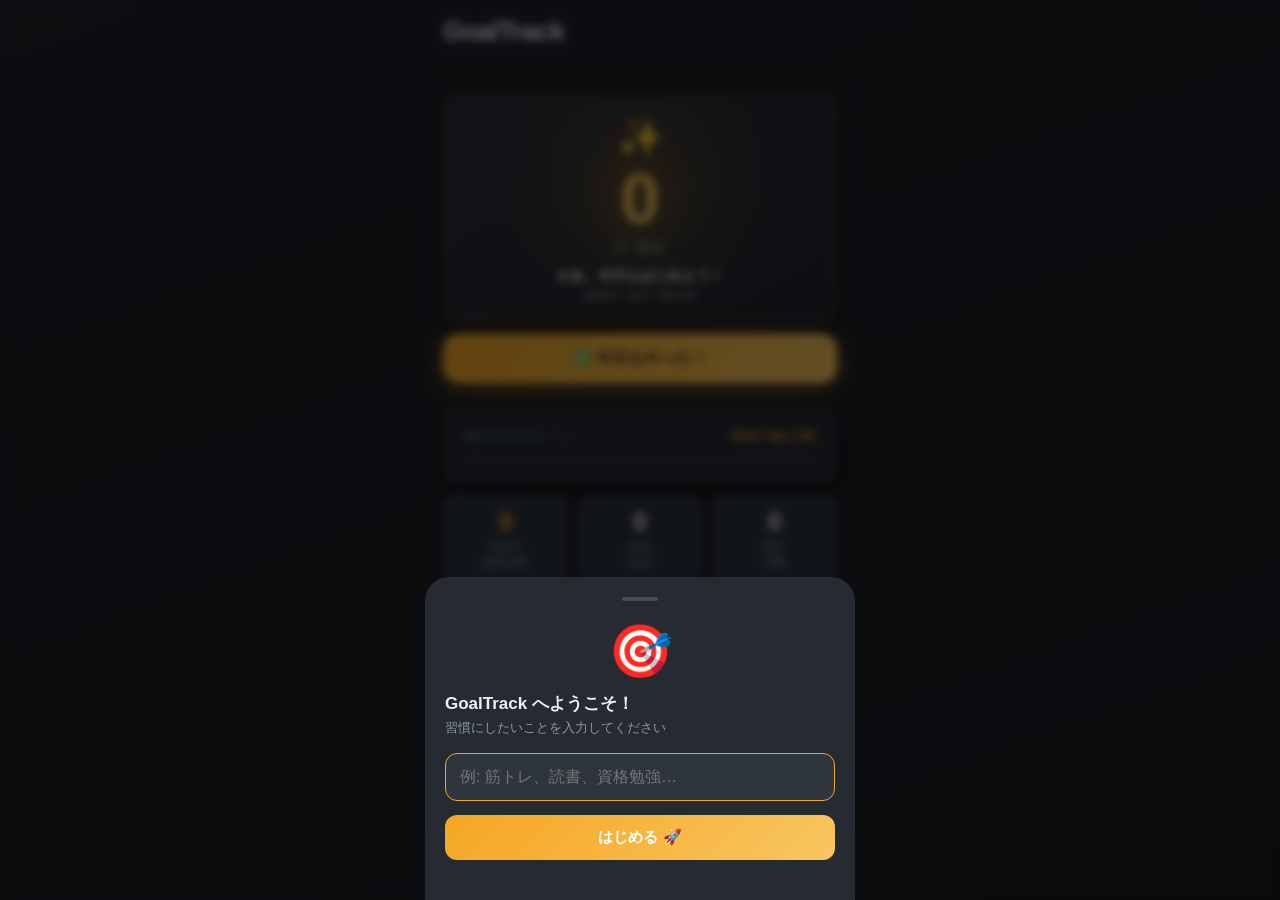
==== commit 777a1deb: "スマホ対応/UI修正" ====
--- a/ForIphone/index.html
+++ b/ForIphone/index.html
@@ -2,7 +2,7 @@
 <html lang="ja">
 <head>
   <meta charset="UTF-8">
-  <meta name="viewport" content="width=device-width, initial-scale=1.0, maximum-scale=1.0, user-scalable=no">
+  <meta name="viewport" content="width=device-width, initial-scale=1.0, maximum-scale=1.0, user-scalable=no, viewport-fit=cover">
   <title>GoalTrack</title>
   <link rel="stylesheet" href="styles.css">
 </head>
@@ -246,6 +246,16 @@
   <button class="cel-close" onclick="closeCel()">やったー！</button>
 </div>
 
+<!-- ═══ ACHIEVEMENT CELEBRATION ═══ -->
+<div id="achievement-cel">
+  <div class="ach-trophy">🏆</div>
+  <div class="ach-title">目標達成！</div>
+  <div class="ach-name" id="ach-name"></div>
+  <div class="ach-stats" id="ach-stats"></div>
+  <div class="ach-msg">記録はずっと残ります。<br>本当によく頑張りました！</div>
+  <button class="cel-close" onclick="closeAchievementCel()">ありがとう！🎊</button>
+</div>
+
 <script src="app.js"></script>
 </body>
 </html>
--- a/ForIphone/styles.css
+++ b/ForIphone/styles.css
@@ -1,4 +1,9 @@
 * { box-sizing: border-box; margin: 0; padding: 0; }
+
+html {
+  background: #1c1f24;
+  height: 100%;
+}
 
 :root {
   --bg:          #1c1f24;
@@ -22,6 +27,7 @@
   min-height: 100vh;
   display: flex;
   justify-content: center;
+  overscroll-behavior: none;
 }
 
 #app {
@@ -32,14 +38,14 @@
 
 /* ── Screens ── */
 .screen {
-  display: none; flex-direction: column; gap: 16px;
-  padding: 0 18px calc(96px + env(safe-area-inset-bottom));
+  display: none; flex-direction: column; gap: 12px;
+  padding: 0 18px calc(88px + env(safe-area-inset-bottom));
   overflow-y: auto;
 }
 .screen.active { display: flex; }
 
 .screen-header {
-  padding: 52px 0 4px;
+  padding: calc(env(safe-area-inset-top) + 16px) 0 4px;
   display: flex; justify-content: space-between; align-items: flex-end;
 }
 .screen-header h1 { font-size: 26px; font-weight: 800; letter-spacing: -0.5px; }
@@ -63,6 +69,8 @@
   background: var(--bg);
   padding: 8px 0 4px;
   margin: 0 -18px;
+  /* viewport-fit=cover 時にノッチと被らないよう上部を確保 */
+  top: env(safe-area-inset-top);
 }
 .goal-pills {
   display: flex; gap: 8px; align-items: center;
@@ -103,7 +111,7 @@
   background: linear-gradient(150deg, #2c3038 0%, #22262e 100%);
   border: 1px solid rgba(245,166,35,0.28);
   border-radius: var(--radius);
-  padding: 32px 20px 28px; text-align: center;
+  padding: 20px 20px 18px; text-align: center;
   position: relative; overflow: hidden;
   box-shadow: var(--shadow), 0 0 0 1px rgba(245,166,35,0.06);
 }
@@ -114,16 +122,16 @@
   background: radial-gradient(circle, rgba(245,166,35,0.18) 0%, transparent 65%);
   pointer-events: none;
 }
-.hero-emoji  { font-size: 48px; display: block; margin-bottom: 6px; }
+.hero-emoji  { font-size: 38px; display: block; margin-bottom: 4px; }
 .hero-number {
-  font-size: 84px; font-weight: 900; line-height: 1;
+  font-size: 70px; font-weight: 900; line-height: 1;
   background: linear-gradient(135deg, #f5a623 0%, #f8c660 55%, #ffe09a 100%);
   -webkit-background-clip: text; -webkit-text-fill-color: transparent; background-clip: text;
   filter: drop-shadow(0 0 20px rgba(245,166,35,0.45));
 }
-.hero-unit   { font-size: 17px; color: var(--muted); margin: 4px 0 16px; letter-spacing: 0.5px; }
-.hero-msg    { font-size: 15px; font-weight: 700; }
-.hero-sub    { font-size: 12px; color: var(--muted); margin-top: 4px; }
+.hero-unit   { font-size: 15px; color: var(--muted); margin: 4px 0 10px; letter-spacing: 0.5px; }
+.hero-msg    { font-size: 14px; font-weight: 700; }
+.hero-sub    { font-size: 11px; color: var(--muted); margin-top: 3px; }
 
 /* ── Restart Toast ── */
 #restart-toast {
@@ -139,8 +147,8 @@
 
 /* ── Check-in Button ── */
 #checkin-btn {
-  width: 100%; padding: 17px; border: none;
-  border-radius: var(--radius); font-size: 17px; font-weight: 700; cursor: pointer;
+  width: 100%; padding: 14px; border: none;
+  border-radius: var(--radius); font-size: 16px; font-weight: 700; cursor: pointer;
   transition: transform 0.15s, box-shadow 0.15s;
 }
 #checkin-btn:not(:disabled) {
@@ -171,11 +179,11 @@
 .stats-row { display: grid; grid-template-columns: repeat(3,1fr); gap: 10px; }
 .stat-card {
   background: var(--surface2); border-radius: 12px;
-  padding: 16px 10px; text-align: center;
+  padding: 12px 10px; text-align: center;
   border: 1px solid rgba(255,255,255,0.04);
   box-shadow: inset 0 1px 0 rgba(255,255,255,0.05);
 }
-.stat-value { font-size: 28px; font-weight: 900; }
+.stat-value { font-size: 24px; font-weight: 900; }
 .stat-card:first-child .stat-value { color: var(--accent); }
 .stat-label { font-size: 11px; color: var(--muted); margin-top: 4px; line-height: 1.4; }
 
@@ -271,6 +279,28 @@
 @keyframes bounce {
   from { transform: translateY(0); } to { transform: translateY(-10px); }
 }
+
+/* ── Achievement Celebration ── */
+#achievement-cel {
+  position: fixed; inset: 0; background: rgba(0,0,0,0.92); z-index: 200;
+  display: none; flex-direction: column;
+  align-items: center; justify-content: center; gap: 12px;
+  backdrop-filter: blur(10px);
+}
+#achievement-cel.show { display: flex; }
+.ach-trophy { font-size: 80px; animation: bounce 0.6s ease infinite alternate; }
+.ach-title  { font-size: 34px; font-weight: 900; color: var(--accent); }
+.ach-name   { font-size: 22px; font-weight: 700; text-align: center; padding: 0 24px; }
+.ach-stats  { font-size: 14px; color: var(--muted); text-align: center; }
+.ach-msg    { font-size: 15px; color: var(--text); text-align: center; line-height: 1.8; padding: 0 28px; }
+
+/* ── Achieve Button ── */
+.achieve-btn {
+  background: none; border: none;
+  font-size: 17px; cursor: pointer; padding: 4px;
+  transition: transform 0.15s; flex-shrink: 0;
+}
+.achieve-btn:active { transform: scale(1.3); }
 
 /* ── Confetti ── */
 .confetti {
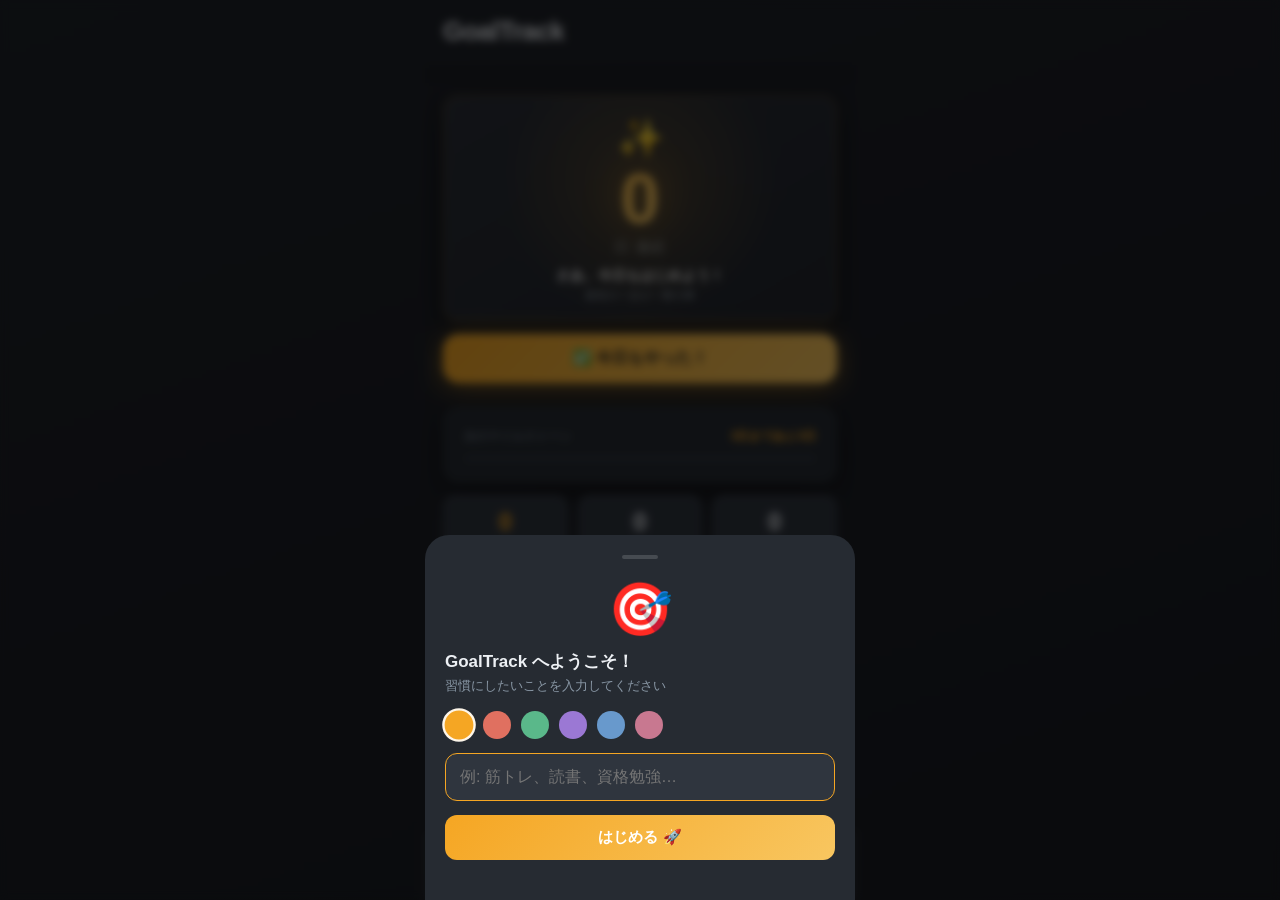
==== commit 2293e13f: "バグ修正/UI修正/設定ファイル整備" ====
--- a/ForIphone/index.html
+++ b/ForIphone/index.html
@@ -3,6 +3,9 @@
 <head>
   <meta charset="UTF-8">
   <meta name="viewport" content="width=device-width, initial-scale=1.0, maximum-scale=1.0, user-scalable=no, viewport-fit=cover">
+  <meta name="apple-mobile-web-app-capable" content="yes">
+  <meta name="apple-mobile-web-app-status-bar-style" content="black-translucent">
+  <meta name="apple-mobile-web-app-title" content="GoalTrack">
   <title>GoalTrack</title>
   <link rel="stylesheet" href="styles.css">
 </head>
@@ -71,88 +74,91 @@
         <div class="sub" id="hist-goal-name">—</div>
       </div>
     </div>
-
-    <div class="card">
-      <div class="cal-month" id="cal-month"></div>
-      <div class="cal-grid"  id="cal-headers"></div>
-      <div style="height:6px"></div>
-      <div class="cal-grid"  id="cal-days"></div>
-    </div>
-
-    <div class="card">
-      <div class="rec-item">
-        <span class="rec-label">🔥 現在の連続日数</span>
-        <span class="rec-value" id="h-streak">0日</span>
-      </div>
-      <div class="rec-item">
-        <span class="rec-label">🏆 最高連続記録</span>
-        <span class="rec-value" id="h-best">0日</span>
-      </div>
-      <div class="rec-item">
-        <span class="rec-label">✅ 累計チェック日数</span>
-        <span class="rec-value" id="h-total">0日</span>
-      </div>
-      <div class="rec-item">
-        <span class="rec-label">📅 最終チェック日</span>
-        <span class="rec-value" id="h-last">—</span>
-      </div>
-    </div>
-
-    <div class="card" id="past-card" style="display:none">
-      <div class="card-title">過去の連続記録</div>
-      <div id="past-list"></div>
+    <div class="screen-body">
+      <div class="card">
+        <div class="cal-month" id="cal-month"></div>
+        <div class="cal-grid"  id="cal-headers"></div>
+        <div style="height:6px"></div>
+        <div class="cal-grid"  id="cal-days"></div>
+      </div>
+
+      <div class="card">
+        <div class="rec-item">
+          <span class="rec-label">🔥 現在の連続日数</span>
+          <span class="rec-value" id="h-streak">0日</span>
+        </div>
+        <div class="rec-item">
+          <span class="rec-label">🏆 最高連続記録</span>
+          <span class="rec-value" id="h-best">0日</span>
+        </div>
+        <div class="rec-item">
+          <span class="rec-label">✅ 累計チェック日数</span>
+          <span class="rec-value" id="h-total">0日</span>
+        </div>
+        <div class="rec-item">
+          <span class="rec-label">📅 最終チェック日</span>
+          <span class="rec-value" id="h-last">—</span>
+        </div>
+      </div>
+
+      <div class="card" id="past-card" style="display:none">
+        <div class="card-title">過去の連続記録</div>
+        <div id="past-list"></div>
+      </div>
     </div>
   </div>
 
   <!-- ═══ SETTINGS ═══ -->
   <div id="screen-settings" class="screen">
     <div class="screen-header"><h1>設定</h1></div>
-
-    <div class="card">
-      <div class="set-label">目標一覧</div>
-      <div id="goal-settings-list"></div>
-      <div class="add-goal-row" onclick="openAddGoalSheet()">
-        <span>＋</span><span>目標を追加</span>
-      </div>
-    </div>
-
-    <div class="card">
-      <div class="set-label">プラン管理（選択中の目標）</div>
-      <div class="plan-mode-tabs">
-        <button id="plan-tab-list" class="plan-mode-tab active" onclick="switchPlanTab('list')">一覧</button>
-        <button id="plan-tab-text" class="plan-mode-tab"        onclick="switchPlanTab('text')">テキスト入力</button>
-      </div>
-      <div id="plan-list-mode">
-        <div id="plan-settings-list"></div>
-        <div class="add-goal-row" onclick="openAddPlanSheet()">
-          <span>＋</span><span>プランを追加</span>
-        </div>
-        <button class="copy-template-btn" onclick="copyPlanTemplate()">📋 現在のプランをコピー（使い回し用）</button>
-      </div>
-      <div id="plan-text-mode" style="display:none">
-        <div class="plan-text-hint">
-          形式: <code>平日:</code> <code>週末:</code> <code>毎日:</code> <code>今週:</code> <code>今月:</code> <code>今日:</code> <code>明日:</code><br>
-          例: <code>平日: 問題5問</code>　※複数行まとめて貼り付けOK
-        </div>
-        <button class="copy-template-btn" style="margin-top:8px" onclick="copyBlankTemplate()">📋 書式テンプレをコピー</button>
-        <textarea id="plan-text-input" rows="6"
-          placeholder="平日: アプリ問題5問&#10;週末: 実践形式で練習問題を解く&#10;今週: 第3章まで終わらせる&#10;今月: 模擬試験を1回受ける&#10;今日: ○○を読み返す&#10;明日: ○○の復習をする"></textarea>
-        <button class="sheet-btn btn-primary" style="margin-top:10px;width:100%" onclick="importPlanText()">読み込む（追加）</button>
-      </div>
-    </div>
-
-    <div class="card">
-      <div class="set-label">データ管理（選択中の目標）</div>
-      <p class="danger-note">
-        リセットしても、これまでの努力は消えません。<br>
-        過去の記録はそのまま残ります。
-      </p>
-      <button class="danger-btn" onclick="confirmReset()">🔄 新しいチャレンジを始める</button>
-    </div>
-
-    <div class="card" style="text-align:center; color:var(--muted); font-size:12px; padding:14px;">
-      GoalTrack v3.0（HTML プロトタイプ）<br>
-      データはこのブラウザに保存されます
+    <div class="screen-body">
+      <div class="card">
+        <div class="set-label">目標一覧</div>
+        <div id="goal-settings-list"></div>
+        <div class="add-goal-row" onclick="openAddGoalSheet()">
+          <span>＋</span><span>目標を追加</span>
+        </div>
+      </div>
+
+      <div class="card">
+        <div class="set-label">プラン管理（選択中の目標）</div>
+        <div class="plan-mode-tabs">
+          <button id="plan-tab-list" class="plan-mode-tab active" onclick="switchPlanTab('list')">一覧</button>
+          <button id="plan-tab-text" class="plan-mode-tab"        onclick="switchPlanTab('text')">テキスト入力</button>
+        </div>
+        <div id="plan-list-mode">
+          <div id="plan-settings-list"></div>
+          <div class="add-goal-row" onclick="openAddPlanSheet()">
+            <span>＋</span><span>プランを追加</span>
+          </div>
+          <button class="copy-template-btn" onclick="copyPlanTemplate()">📋 現在のプランをコピー（使い回し用）</button>
+        </div>
+        <div id="plan-text-mode" style="display:none">
+          <div class="plan-text-hint">
+            形式: <code>平日:</code> <code>週末:</code> <code>毎日:</code> <code>今週:</code> <code>今月:</code> <code>今日:</code> <code>明日:</code><br>
+            例: <code>平日: 問題5問</code>　※複数行まとめて貼り付けOK
+          </div>
+          <button class="copy-template-btn" style="margin-top:8px" onclick="copyBlankTemplate()">📋 書式テンプレをコピー</button>
+          <textarea id="plan-text-input" rows="6"
+            placeholder="平日: アプリ問題5問&#10;週末: 実践形式で練習問題を解く&#10;今週: 第3章まで終わらせる&#10;今月: 模擬試験を1回受ける&#10;今日: ○○を読み返す&#10;明日: ○○の復習をする"></textarea>
+          <button class="sheet-btn btn-primary" style="margin-top:10px;width:100%" onclick="importPlanText()">読み込む（追加）</button>
+        </div>
+      </div>
+
+      <div class="card">
+        <div class="set-label">データ管理（選択中の目標）</div>
+        <p class="danger-note">
+          リセットしても、これまでの努力は消えません。<br>
+          過去の記録はそのまま残ります。
+        </p>
+        <button class="danger-btn" onclick="confirmReset()">🔄 新しいチャレンジを始める</button>
+      </div>
+
+      <div class="card" style="text-align:center; color:var(--muted); font-size:12px; padding:14px;">
+        GoalTrack v3.0（HTML プロトタイプ）<br>
+        データはこのブラウザに保存されます<br>
+        <button onclick="location.reload()" style="margin-top:10px; background:none; border:1px solid rgba(255,255,255,0.15); border-radius:8px; color:var(--muted); font-size:12px; padding:6px 16px; cursor:pointer;">🔄 アプリを更新</button>
+      </div>
     </div>
   </div>
 
@@ -211,6 +217,7 @@
   <div class="sheet-handle"></div>
   <div class="sheet-title">新しい目標を追加</div>
   <div class="sheet-sub">何を習慣化したいですか？</div>
+  <div class="color-picker" id="add-goal-color-picker"></div>
   <input id="add-goal-input" type="text" placeholder="例: 筋トレ、読書、瞑想…" maxlength="20">
   <div class="sheet-btns">
     <button class="sheet-btn btn-secondary" onclick="cancelAddGoal()">キャンセル</button>
@@ -225,6 +232,7 @@
   <div class="welcome-emoji">🎯</div>
   <div class="sheet-title">GoalTrack へようこそ！</div>
   <div class="sheet-sub">習慣にしたいことを入力してください</div>
+  <div class="color-picker" id="welcome-color-picker"></div>
   <input id="welcome-goal-input" type="text" placeholder="例: 筋トレ、読書、資格勉強…" maxlength="20">
   <div class="sheet-btns">
     <button class="sheet-btn btn-primary" onclick="confirmFirstGoal()" style="flex:1">はじめる 🚀</button>
--- a/ForIphone/styles.css
+++ b/ForIphone/styles.css
@@ -32,21 +32,44 @@
 
 #app {
   width: 100%; max-width: 430px;
-  min-height: 100vh;
+  height: 100vh;
+  height: 100dvh;
   display: flex; flex-direction: column;
 }
 
 /* ── Screens ── */
 .screen {
-  display: none; flex-direction: column; gap: 12px;
+  display: none; flex-direction: column;
+  flex: 1; overflow: hidden;
+}
+.screen.active { display: flex; }
+
+/* ホーム画面はそのまま自身がスクロール */
+#screen-home {
+  gap: 12px;
   padding: 0 18px calc(88px + env(safe-area-inset-bottom));
   overflow-y: auto;
 }
-.screen.active { display: flex; }
+/* プランが増えても streak-hero 等が圧縮されないよう flex-shrink を無効化 */
+#screen-home > * { flex-shrink: 0; }
+
+/* 履歴・設定はヘッダー外のエリアをスクロール */
+.screen-body {
+  flex: 1; overflow-y: auto;
+  display: flex; flex-direction: column; gap: 12px;
+  padding: 8px 18px calc(88px + env(safe-area-inset-bottom));
+}
 
 .screen-header {
   padding: calc(env(safe-area-inset-top) + 16px) 0 4px;
   display: flex; justify-content: space-between; align-items: flex-end;
+}
+
+#screen-history .screen-header,
+#screen-settings .screen-header {
+  flex-shrink: 0;
+  padding: calc(env(safe-area-inset-top) + 16px) 18px 4px;
+  background: var(--bg);
 }
 .screen-header h1 { font-size: 26px; font-weight: 800; letter-spacing: -0.5px; }
 .screen-header .sub { font-size: 13px; color: var(--muted); margin-top: 2px; }
@@ -512,6 +535,20 @@
   padding: 14px; color: var(--text); font-size: 16px; font-family: inherit;
 }
 #add-plan-input:focus { outline: none; border-color: var(--accent); }
+
+/* ── Goal Color Picker ── */
+.color-picker {
+  display: flex; gap: 10px; margin: 4px 0 14px;
+}
+.color-dot {
+  width: 28px; height: 28px; border-radius: 50%;
+  border: 2.5px solid transparent; cursor: pointer; padding: 0;
+  flex-shrink: 0; transition: transform 0.15s, border-color 0.15s;
+}
+.color-dot.selected {
+  border-color: rgba(255,255,255,0.9);
+  transform: scale(1.2);
+}
 
 /* ── Welcome Sheet ── */
 .welcome-emoji { font-size: 52px; text-align: center; margin-bottom: 10px; }
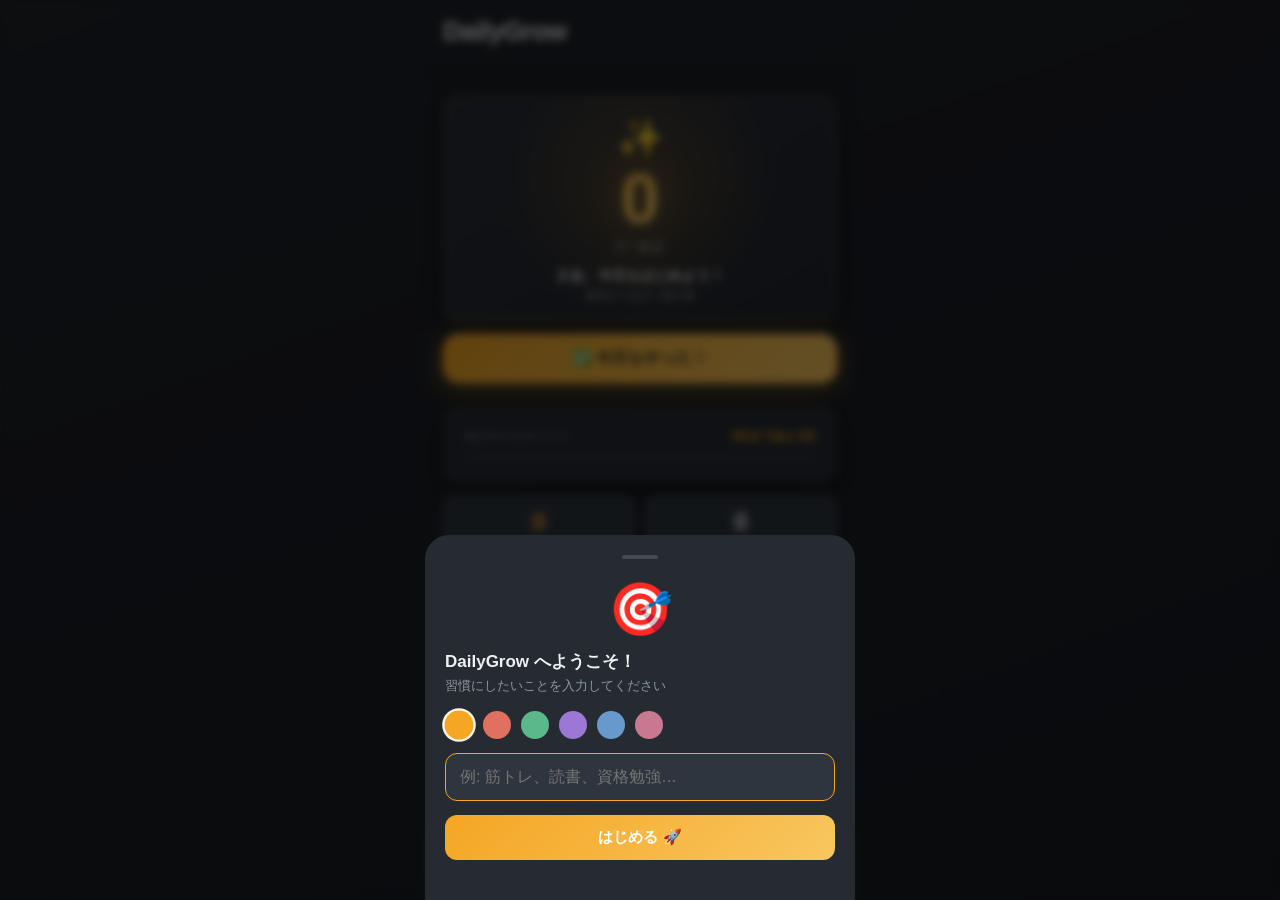
==== commit 5d335481: "アプリ名修正/UI修正/設定ファイル修正" ====
--- a/ForIphone/index.html
+++ b/ForIphone/index.html
@@ -5,8 +5,8 @@
   <meta name="viewport" content="width=device-width, initial-scale=1.0, maximum-scale=1.0, user-scalable=no, viewport-fit=cover">
   <meta name="apple-mobile-web-app-capable" content="yes">
   <meta name="apple-mobile-web-app-status-bar-style" content="black-translucent">
-  <meta name="apple-mobile-web-app-title" content="GoalTrack">
-  <title>GoalTrack</title>
+  <meta name="apple-mobile-web-app-title" content="DailyGrow">
+  <title>DailyGrow</title>
   <link rel="stylesheet" href="styles.css">
 </head>
 <body>
@@ -16,7 +16,7 @@
   <div id="screen-home" class="screen active">
     <div class="screen-header">
       <div>
-        <h1>GoalTrack</h1>
+        <h1>DailyGrow</h1>
         <div class="sub" id="today-label"></div>
       </div>
     </div>
@@ -36,6 +36,8 @@
       <div class="hero-sub" id="hero-sub">最初の一歩が一番大事</div>
     </div>
 
+    <div id="deadline-display" class="deadline-display" style="display:none"></div>
+
     <button id="checkin-btn" onclick="startCheckin()">✅ 今日もやった！</button>
 
     <div id="plan-section"></div>
@@ -51,10 +53,6 @@
     </div>
 
     <div class="stats-row">
-      <div class="stat-card">
-        <div class="stat-value" id="s-streak">0</div>
-        <div class="stat-label">現在の<br>連続日数</div>
-      </div>
       <div class="stat-card">
         <div class="stat-value" id="s-best">0</div>
         <div class="stat-label">最高<br>記録</div>
@@ -110,16 +108,8 @@
 
   <!-- ═══ SETTINGS ═══ -->
   <div id="screen-settings" class="screen">
-    <div class="screen-header"><h1>設定</h1></div>
+    <div class="screen-header"><h1>管理</h1></div>
     <div class="screen-body">
-      <div class="card">
-        <div class="set-label">目標一覧</div>
-        <div id="goal-settings-list"></div>
-        <div class="add-goal-row" onclick="openAddGoalSheet()">
-          <span>＋</span><span>目標を追加</span>
-        </div>
-      </div>
-
       <div class="card">
         <div class="set-label">プラン管理（選択中の目標）</div>
         <div class="plan-mode-tabs">
@@ -146,6 +136,14 @@
       </div>
 
       <div class="card">
+        <div class="set-label">目標一覧</div>
+        <div id="goal-settings-list"></div>
+        <div class="add-goal-row" onclick="openAddGoalSheet()">
+          <span>＋</span><span>目標を追加</span>
+        </div>
+      </div>
+
+      <div class="card">
         <div class="set-label">データ管理（選択中の目標）</div>
         <p class="danger-note">
           リセットしても、これまでの努力は消えません。<br>
@@ -155,7 +153,6 @@
       </div>
 
       <div class="card" style="text-align:center; color:var(--muted); font-size:12px; padding:14px;">
-        GoalTrack v3.0（HTML プロトタイプ）<br>
         データはこのブラウザに保存されます<br>
         <button onclick="location.reload()" style="margin-top:10px; background:none; border:1px solid rgba(255,255,255,0.15); border-radius:8px; color:var(--muted); font-size:12px; padding:6px 16px; cursor:pointer;">🔄 アプリを更新</button>
       </div>
@@ -171,7 +168,7 @@
       <span class="icon">📅</span><span>履歴</span>
     </button>
     <button class="tab-btn"        id="tab-settings" onclick="switchTab('settings')">
-      <span class="icon">⚙️</span><span>設定</span>
+      <span class="icon">⚙️</span><span>管理</span>
     </button>
   </div>
 </div>
@@ -180,9 +177,9 @@
 <div id="memo-backdrop"     class="sheet-backdrop" onclick="skipMemo()"></div>
 <div id="memo-sheet"        class="bottom-sheet">
   <div class="sheet-handle"></div>
-  <div class="sheet-title">今日のメモ（任意）</div>
-  <div class="sheet-sub">何をしたか、一言残しておこう</div>
-  <textarea id="memo-input" placeholder="例：英単語50個覚えた、問題集10ページ…" maxlength="200"></textarea>
+  <div class="sheet-title">どうだった？</div>
+  <div class="sheet-sub">感想や気づきを残しておこう</div>
+  <textarea id="memo-input" placeholder="例：思ったよりサクサク進んだ、今日は集中できた…" maxlength="200"></textarea>
   <div class="sheet-btns">
     <button class="sheet-btn btn-secondary" onclick="skipMemo()">スキップ</button>
     <button class="sheet-btn btn-primary"   onclick="saveMemo()">保存する</button>
@@ -219,6 +216,17 @@
   <div class="sheet-sub">何を習慣化したいですか？</div>
   <div class="color-picker" id="add-goal-color-picker"></div>
   <input id="add-goal-input" type="text" placeholder="例: 筋トレ、読書、瞑想…" maxlength="20">
+  <div class="deadline-row">
+    <label class="deadline-picker-label">
+      <span class="deadline-label-text">📅 期限（任意）</span>
+      <span class="deadline-value-display" id="add-goal-deadline-display">設定しない</span>
+      <input type="date" id="add-goal-deadline" class="deadline-input-hidden"
+             onchange="onDeadlineChange('add-goal', this.value)">
+    </label>
+    <button class="deadline-clear-btn" id="add-goal-deadline-clear"
+            onclick="clearDeadline('add-goal'); event.stopPropagation()"
+            style="display:none">×</button>
+  </div>
   <div class="sheet-btns">
     <button class="sheet-btn btn-secondary" onclick="cancelAddGoal()">キャンセル</button>
     <button class="sheet-btn btn-primary"   onclick="confirmAddGoal()">追加する</button>
@@ -230,7 +238,7 @@
 <div id="welcome-sheet" class="bottom-sheet">
   <div class="sheet-handle"></div>
   <div class="welcome-emoji">🎯</div>
-  <div class="sheet-title">GoalTrack へようこそ！</div>
+  <div class="sheet-title">DailyGrow へようこそ！</div>
   <div class="sheet-sub">習慣にしたいことを入力してください</div>
   <div class="color-picker" id="welcome-color-picker"></div>
   <input id="welcome-goal-input" type="text" placeholder="例: 筋トレ、読書、資格勉強…" maxlength="20">
@@ -256,11 +264,11 @@
 
 <!-- ═══ ACHIEVEMENT CELEBRATION ═══ -->
 <div id="achievement-cel">
-  <div class="ach-trophy">🏆</div>
-  <div class="ach-title">目標達成！</div>
+  <div class="ach-trophy" id="ach-trophy">🏆</div>
+  <div class="ach-title" id="ach-title">目標達成！</div>
   <div class="ach-name" id="ach-name"></div>
   <div class="ach-stats" id="ach-stats"></div>
-  <div class="ach-msg">記録はずっと残ります。<br>本当によく頑張りました！</div>
+  <div class="ach-msg" id="ach-msg">記録はずっと残ります。<br>本当によく頑張りました！</div>
   <button class="cel-close" onclick="closeAchievementCel()">ありがとう！🎊</button>
 </div>
 
--- a/ForIphone/styles.css
+++ b/ForIphone/styles.css
@@ -199,7 +199,7 @@
 }
 
 /* ── Stats ── */
-.stats-row { display: grid; grid-template-columns: repeat(3,1fr); gap: 10px; }
+.stats-row { display: grid; grid-template-columns: repeat(2,1fr); gap: 10px; }
 .stat-card {
   background: var(--surface2); border-radius: 12px;
   padding: 12px 10px; text-align: center;
@@ -337,7 +337,17 @@
 }
 
 /* ── History ── */
-.cal-month { font-size: 15px; font-weight: 700; margin-bottom: 14px; }
+.cal-month {
+  display: flex; align-items: center; justify-content: space-between;
+  font-size: 15px; font-weight: 700; margin-bottom: 14px;
+}
+.cal-nav-btn {
+  background: none; border: none;
+  color: var(--accent); font-size: 16px; cursor: pointer;
+  padding: 4px 10px; border-radius: 8px; transition: background 0.15s;
+}
+.cal-nav-btn:active { background: rgba(245,166,35,0.12); }
+.cal-nav-btn.disabled { color: var(--muted); cursor: default; }
 .cal-grid  { display: grid; grid-template-columns: repeat(7,1fr); gap: 5px; }
 .cal-dh    { text-align: center; font-size: 11px; color: var(--muted); padding: 3px 0; }
 .cal-day   {
@@ -387,15 +397,39 @@
 .set-label { font-size: 12px; color: var(--muted); text-transform: uppercase; letter-spacing: 0.6px; margin-bottom: 12px; }
 
 .goal-list-item {
-  display: flex; align-items: center; gap: 10px;
+  display: flex; flex-direction: column; gap: 0;
   padding: 10px 0; border-bottom: 1px solid rgba(255,255,255,0.05);
 }
 .goal-list-item:last-child { border-bottom: none; }
+.goal-item-main { display: flex; align-items: center; gap: 4px; }
+.goal-item-deadline {
+  display: flex; align-items: center; gap: 6px;
+  padding: 4px 0 2px 18px;
+}
+.deadline-inline-label {
+  display: flex; align-items: center; gap: 5px;
+  cursor: pointer; position: relative; overflow: hidden;
+  flex: 1; padding: 3px 0;
+}
+.deadline-inline-icon { font-size: 12px; }
+.deadline-inline-val  { font-size: 12px; color: var(--muted); }
+.deadline-clear-inline {
+  background: none; border: none;
+  color: var(--muted); font-size: 13px; cursor: pointer;
+  padding: 2px 4px; opacity: 0.7;
+}
+.goal-dot-wrap {
+  width: 28px; height: 28px; flex-shrink: 0;
+  display: flex; align-items: center; justify-content: center;
+  cursor: pointer;
+}
 .goal-active-dot {
-  width: 8px; height: 8px; border-radius: 50%; flex-shrink: 0;
+  width: 12px; height: 12px; border-radius: 50%;
   background: var(--accent);
-}
-.goal-active-dot.inactive { background: transparent; border: 1.5px solid var(--muted); }
+  border: 2px solid transparent;
+  pointer-events: none;
+}
+.goal-active-dot.inactive { background: transparent; border: 2px solid var(--muted); }
 .goal-name-input {
   flex: 1; background: transparent; border: none;
   color: var(--text); font-size: 15px; font-family: inherit;
@@ -558,6 +592,47 @@
   padding: 14px; color: var(--text); font-size: 16px; font-family: inherit;
 }
 #welcome-goal-input:focus { outline: none; border-color: var(--accent); }
+
+/* ── Deadline Picker (Add Goal Sheet) ── */
+.deadline-row {
+  display: flex; align-items: center; gap: 8px; margin: 4px 0 14px;
+}
+.deadline-picker-label {
+  display: flex; align-items: center; gap: 10px; flex: 1;
+  background: var(--surface2); border-radius: 10px;
+  padding: 10px 14px; cursor: pointer; position: relative; overflow: hidden;
+  border: 1px solid rgba(255,255,255,0.08);
+}
+.deadline-picker-label:active { opacity: 0.75; }
+.deadline-label-text    { font-size: 13px; color: var(--muted); flex-shrink: 0; }
+.deadline-value-display { font-size: 14px; font-weight: 600; flex: 1; color: var(--text); }
+.deadline-input-hidden  {
+  position: absolute; inset: 0; opacity: 0;
+  width: 100%; height: 100%; cursor: pointer;
+}
+.deadline-clear-btn {
+  background: var(--surface2); border: 1px solid rgba(255,255,255,0.08);
+  color: var(--muted); font-size: 16px; border-radius: 8px;
+  width: 38px; height: 42px; cursor: pointer; flex-shrink: 0;
+}
+
+/* ── Deadline Display (Home Screen) ── */
+.deadline-display {
+  text-align: center; font-size: 13px; color: var(--muted);
+  padding: 10px 16px; background: rgba(255,255,255,0.03);
+  border-radius: 10px; border: 1px solid rgba(255,255,255,0.06);
+}
+.deadline-display.approaching {
+  color: var(--accent-soft);
+  background: rgba(245,166,35,0.06);
+  border-color: rgba(245,166,35,0.2);
+}
+.deadline-display.very-close {
+  color: #f5a623;
+  background: rgba(245,166,35,0.12);
+  border-color: rgba(245,166,35,0.4);
+  font-weight: 600;
+}
 
 /* ── Animations ── */
 .screen.active > * { animation: fadeIn 0.25s ease both; }
